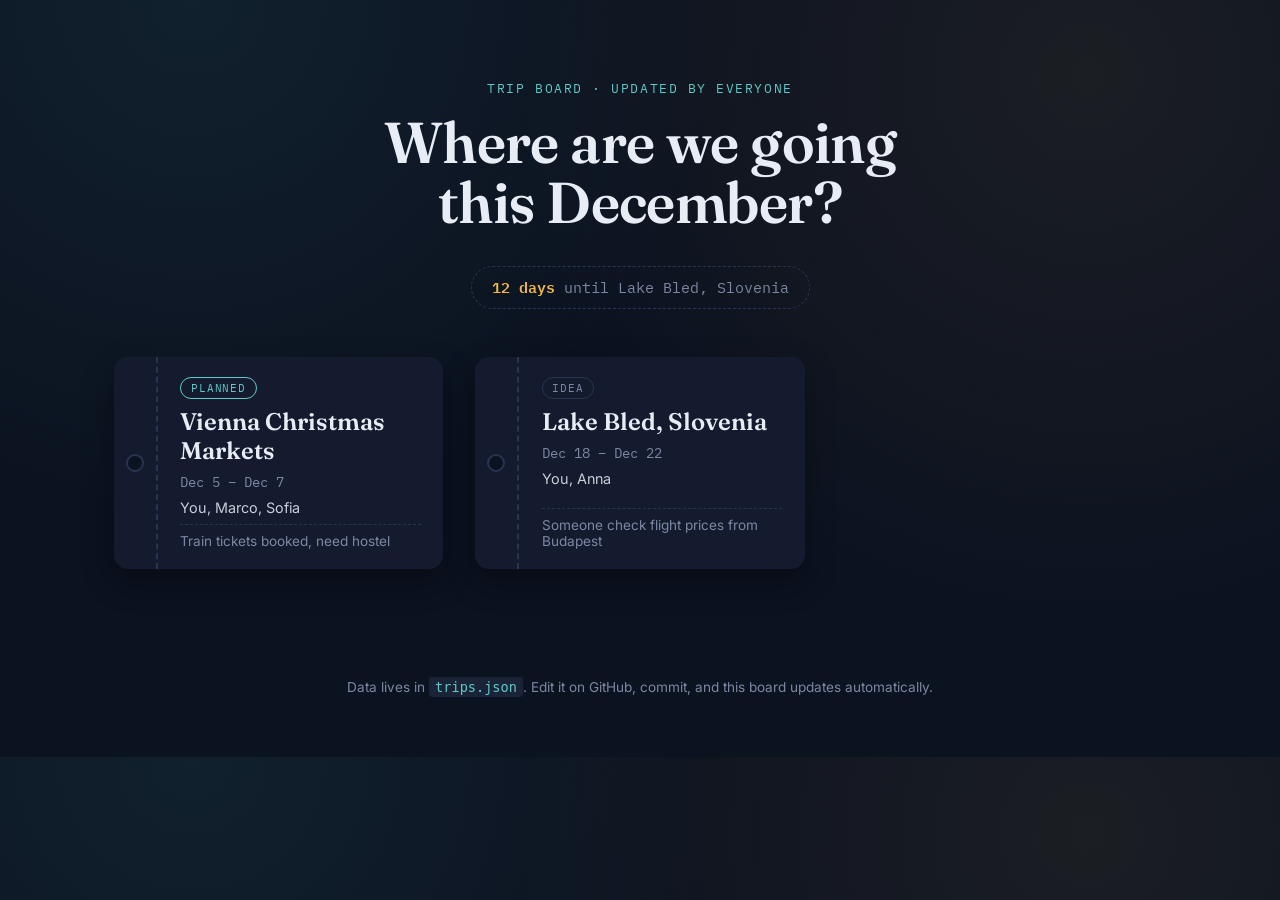
==== index.html @ 4b9a2c71 "Add files via upload" ====
<!DOCTYPE html>
<html lang="en">
<head>
<meta charset="UTF-8">
<meta name="viewport" content="width=device-width, initial-scale=1.0">
<title>December Trip Board</title>
<link rel="preconnect" href="https://fonts.googleapis.com">
<link href="https://fonts.googleapis.com/css2?family=Fraunces:opsz,wght@9..144,400;9..144,600;9..144,700&family=Inter:wght@400;500;600&family=IBM+Plex+Mono:wght@400;500&display=swap" rel="stylesheet">
<link rel="stylesheet" href="style.css">
</head>
<body>

  <header class="hero">
    <p class="eyebrow">Trip board · updated by everyone</p>
    <h1>Where are we going<br>this December?</h1>
    <div id="countdown" class="countdown">--</div>
  </header>

  <main>
    <section id="board" class="board" aria-live="polite">
      <!-- trip tags render here -->
    </section>

    <section id="empty" class="empty" hidden>
      <p>No trips on the board yet.</p>
      <p class="empty-sub">Add one by editing <code>trips.json</code> — see the README.</p>
    </section>
  </main>

  <footer class="footer">
    <p>Data lives in <code>trips.json</code>. Edit it on GitHub, commit, and this board updates automatically.</p>
  </footer>

<script src="script.js"></script>
</body>
</html>
---- style.css ----
:root{
  --bg: #0B1220;
  --surface: #141B2E;
  --surface-2: #1B2338;
  --text: #E8EDF5;
  --muted: #7C87A3;
  --gold: #F2B84B;
  --teal: #5EC9C9;
  --line: #2A3350;
}

*{box-sizing:border-box;}

body{
  margin:0;
  background:
    radial-gradient(circle at 15% 0%, rgba(94,201,201,0.08), transparent 40%),
    radial-gradient(circle at 85% 10%, rgba(242,184,75,0.07), transparent 45%),
    var(--bg);
  color:var(--text);
  font-family:'Inter', sans-serif;
  -webkit-font-smoothing:antialiased;
}

.hero{
  padding:5rem 1.5rem 3rem;
  text-align:center;
}

.eyebrow{
  font-family:'IBM Plex Mono', monospace;
  font-size:0.8rem;
  letter-spacing:0.12em;
  text-transform:uppercase;
  color:var(--teal);
  margin:0 0 1rem;
}

.hero h1{
  font-family:'Fraunces', serif;
  font-weight:600;
  font-size:clamp(2.2rem, 6vw, 3.6rem);
  line-height:1.05;
  margin:0 0 2rem;
  letter-spacing:-0.01em;
}

.countdown{
  display:inline-block;
  font-family:'IBM Plex Mono', monospace;
  font-size:0.95rem;
  color:var(--muted);
  border:1px dashed var(--line);
  border-radius:999px;
  padding:0.5rem 1.25rem;
}

.countdown strong{
  color:var(--gold);
  font-weight:600;
}

main{
  max-width:1100px;
  margin:0 auto;
  padding:0 1.5rem 4rem;
}

.board{
  display:grid;
  grid-template-columns:repeat(auto-fill, minmax(280px, 1fr));
  gap:2rem;
}

/* Luggage tag card */
.tag{
  position:relative;
  background:var(--surface);
  border-radius:14px;
  display:flex;
  min-height:150px;
  box-shadow:0 12px 30px rgba(0,0,0,0.35);
  transition:transform 0.2s ease;
}

.tag:hover{ transform:translateY(-4px); }

.tag-hole{
  flex:0 0 44px;
  position:relative;
  display:flex;
  align-items:center;
  justify-content:center;
  border-right:2px dashed var(--line);
}

.tag-hole::before{
  content:"";
  width:14px;
  height:14px;
  border-radius:50%;
  background:var(--bg);
  border:2px solid var(--line);
}

.tag-body{
  flex:1;
  padding:1.25rem 1.4rem;
  display:flex;
  flex-direction:column;
  gap:0.5rem;
}

.tag-status{
  align-self:flex-start;
  font-family:'IBM Plex Mono', monospace;
  font-size:0.68rem;
  letter-spacing:0.08em;
  text-transform:uppercase;
  padding:0.2rem 0.6rem;
  border-radius:999px;
  border:1px solid var(--line);
  color:var(--muted);
}

.tag[data-status="booked"] .tag-status{
  color:#0B1220;
  background:var(--gold);
  border-color:var(--gold);
}

.tag[data-status="planned"] .tag-status{
  color:var(--teal);
  border-color:var(--teal);
}

.tag-dest{
  font-family:'Fraunces', serif;
  font-size:1.5rem;
  font-weight:600;
  margin:0;
}

.tag-dates{
  font-family:'IBM Plex Mono', monospace;
  font-size:0.85rem;
  color:var(--muted);
}

.tag-people{
  font-size:0.9rem;
  color:var(--text);
  opacity:0.85;
}

.tag-note{
  font-size:0.85rem;
  color:var(--muted);
  margin-top:auto;
  padding-top:0.5rem;
  border-top:1px dashed var(--line);
}

.empty{
  text-align:center;
  padding:4rem 1rem;
  color:var(--muted);
}

.empty-sub code{
  color:var(--teal);
}

.footer{
  text-align:center;
  padding:2rem 1.5rem 3rem;
  color:var(--muted);
  font-size:0.85rem;
}

.footer code{
  background:var(--surface-2);
  padding:0.15rem 0.4rem;
  border-radius:4px;
  color:var(--teal);
}

@media (prefers-reduced-motion: reduce){
  .tag{ transition:none; }
}
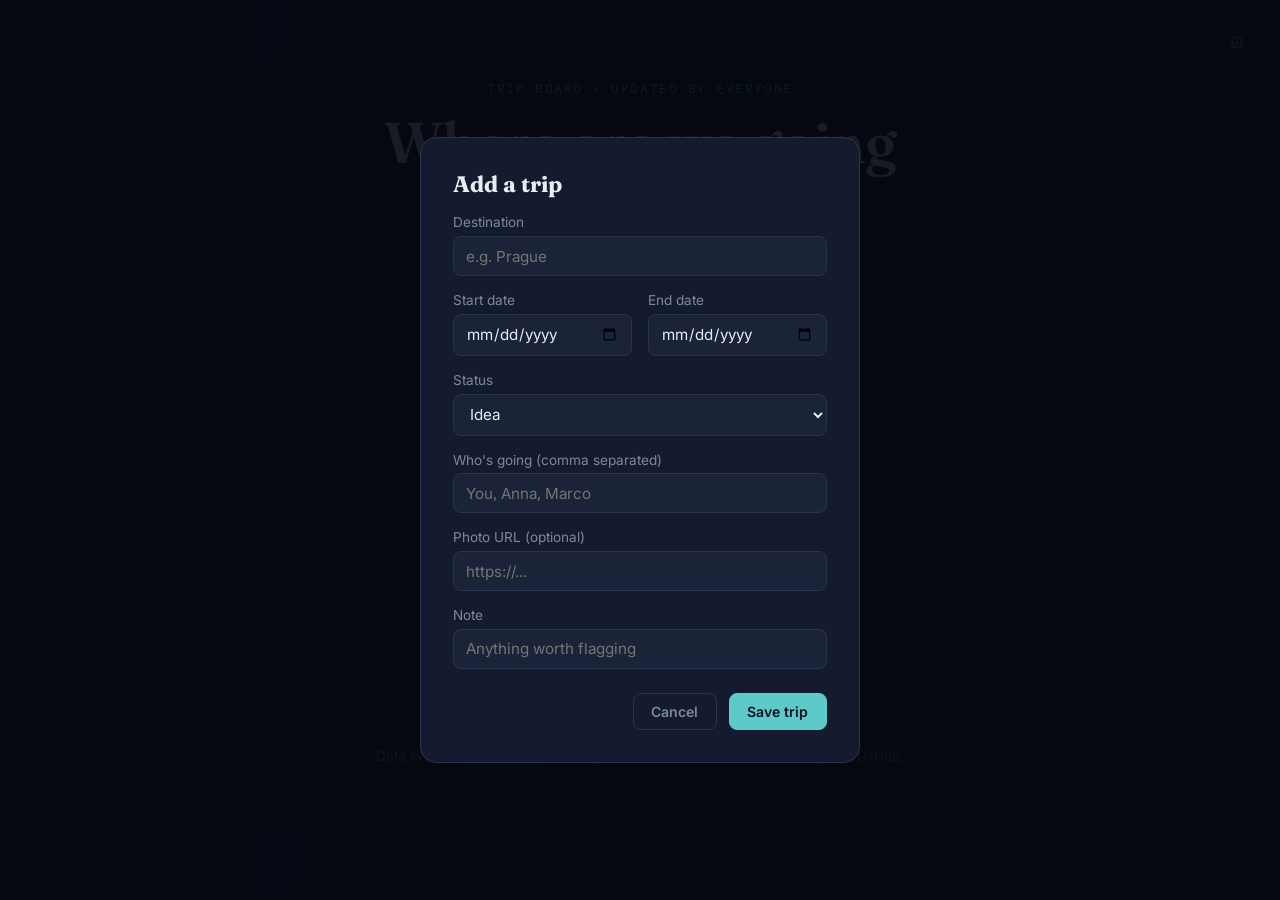
==== commit 5da1c6c3: "Add files via upload" ====
--- a/index.html
+++ b/index.html
@@ -11,9 +11,12 @@
 <body>
 
   <header class="hero">
+    <button id="settings-btn" class="icon-btn" title="Connect your GitHub token" aria-label="Settings">⚙</button>
     <p class="eyebrow">Trip board · updated by everyone</p>
     <h1>Where are we going<br>this December?</h1>
     <div id="countdown" class="countdown">--</div>
+    <button id="add-trip" class="add-trip">+ Add a trip</button>
+    <p id="status-line" class="status-line"></p>
   </header>
 
   <main>
@@ -23,13 +26,87 @@
 
     <section id="empty" class="empty" hidden>
       <p>No trips on the board yet.</p>
-      <p class="empty-sub">Add one by editing <code>trips.json</code> — see the README.</p>
+      <p class="empty-sub">Click "+ Add a trip" above to get started.</p>
     </section>
   </main>
 
   <footer class="footer">
-    <p>Data lives in <code>trips.json</code>. Edit it on GitHub, commit, and this board updates automatically.</p>
+    <p>Data lives in <code>trips.json</code>. Changes made here are committed straight to GitHub.</p>
   </footer>
+
+  <!-- Token setup modal -->
+  <div id="token-modal" class="modal-backdrop" hidden>
+    <div class="modal">
+      <h2>Connect your GitHub token</h2>
+      <p class="modal-hint">
+        This lets you save changes directly from this page. Your token is stored only in
+        <strong>your own browser</strong> — it's never sent anywhere except GitHub, and never shared with others.
+      </p>
+      <ol class="modal-steps">
+        <li>Go to GitHub → Settings → Developer settings → Personal access tokens → Fine-grained tokens</li>
+        <li>Create one scoped only to this repository, with "Contents: read and write" permission</li>
+        <li>Paste it below</li>
+      </ol>
+      <input id="token-input" class="text-input" type="password" placeholder="github_pat_...">
+      <div class="modal-actions">
+        <button id="token-clear" class="btn-ghost">Clear token</button>
+        <div class="modal-actions-right">
+          <button id="token-cancel" class="btn-ghost">Cancel</button>
+          <button id="token-save" class="btn-primary">Save token</button>
+        </div>
+      </div>
+    </div>
+  </div>
+
+  <!-- Add / edit trip modal -->
+  <div id="trip-modal" class="modal-backdrop" hidden>
+    <div class="modal">
+      <h2 id="trip-modal-title">Add a trip</h2>
+      <form id="trip-form">
+        <label class="field">
+          <span>Destination</span>
+          <input id="f-destination" class="text-input" type="text" required placeholder="e.g. Prague">
+        </label>
+        <div class="field-row">
+          <label class="field">
+            <span>Start date</span>
+            <input id="f-start" class="text-input" type="date" required>
+          </label>
+          <label class="field">
+            <span>End date</span>
+            <input id="f-end" class="text-input" type="date">
+          </label>
+        </div>
+        <label class="field">
+          <span>Status</span>
+          <select id="f-status" class="text-input">
+            <option value="idea">Idea</option>
+            <option value="planned">Planned</option>
+            <option value="booked">Booked</option>
+          </select>
+        </label>
+        <label class="field">
+          <span>Who's going (comma separated)</span>
+          <input id="f-people" class="text-input" type="text" placeholder="You, Anna, Marco">
+        </label>
+        <label class="field">
+          <span>Photo URL (optional)</span>
+          <input id="f-image" class="text-input" type="url" placeholder="https://...">
+        </label>
+        <label class="field">
+          <span>Note</span>
+          <input id="f-note" class="text-input" type="text" placeholder="Anything worth flagging">
+        </label>
+        <div class="modal-actions">
+          <button type="button" id="trip-delete" class="btn-ghost danger" hidden>Delete trip</button>
+          <div class="modal-actions-right">
+            <button type="button" id="trip-cancel" class="btn-ghost">Cancel</button>
+            <button type="submit" id="trip-save" class="btn-primary">Save trip</button>
+          </div>
+        </div>
+      </form>
+    </div>
+  </div>
 
 <script src="script.js"></script>
 </body>
--- a/style.css
+++ b/style.css
@@ -23,6 +23,7 @@
 }
 
 .hero{
+  position:relative;
   padding:5rem 1.5rem 3rem;
   text-align:center;
 }
@@ -58,6 +59,219 @@
 .countdown strong{
   color:var(--gold);
   font-weight:600;
+}
+
+.add-trip{
+  display:inline-block;
+  margin-top:1.5rem;
+  font-family:'IBM Plex Mono', monospace;
+  font-size:0.85rem;
+  color:var(--bg);
+  background:var(--teal);
+  text-decoration:none;
+  padding:0.6rem 1.4rem;
+  border-radius:999px;
+  font-weight:500;
+  transition:transform 0.15s ease, background 0.15s ease;
+}
+
+.add-trip:hover{
+  background:var(--gold);
+  transform:translateY(-2px);
+}
+
+.add-trip:focus-visible{
+  outline:2px solid var(--gold);
+  outline-offset:3px;
+}
+
+.icon-btn{
+  position:absolute;
+  top:1.5rem;
+  right:1.5rem;
+  background:var(--surface);
+  border:1px solid var(--line);
+  color:var(--muted);
+  width:38px;
+  height:38px;
+  border-radius:50%;
+  font-size:1.1rem;
+  cursor:pointer;
+}
+
+.icon-btn:hover{ color:var(--teal); border-color:var(--teal); }
+
+.status-line{
+  min-height:1.2rem;
+  margin-top:0.8rem;
+  font-family:'IBM Plex Mono', monospace;
+  font-size:0.8rem;
+  color:var(--teal);
+}
+
+.status-line.error{ color:#e07a7a; }
+
+/* Modals */
+.modal-backdrop{
+  position:fixed;
+  inset:0;
+  background:rgba(5,8,16,0.7);
+  display:flex;
+  align-items:center;
+  justify-content:center;
+  padding:1.5rem;
+  z-index:50;
+}
+
+.modal{
+  background:var(--surface);
+  border:1px solid var(--line);
+  border-radius:16px;
+  padding:2rem;
+  max-width:440px;
+  width:100%;
+  max-height:88vh;
+  overflow-y:auto;
+}
+
+.modal h2{
+  font-family:'Fraunces', serif;
+  margin:0 0 1rem;
+  font-size:1.4rem;
+}
+
+.modal-hint{
+  font-size:0.85rem;
+  color:var(--muted);
+  line-height:1.5;
+}
+
+.modal-steps{
+  font-size:0.82rem;
+  color:var(--muted);
+  padding-left:1.1rem;
+  line-height:1.6;
+}
+
+.field{
+  display:flex;
+  flex-direction:column;
+  gap:0.35rem;
+  margin-bottom:1rem;
+  font-size:0.85rem;
+  color:var(--muted);
+}
+
+.field-row{
+  display:flex;
+  gap:1rem;
+}
+.field-row .field{ flex:1; }
+
+.text-input{
+  font-family:'Inter', sans-serif;
+  font-size:0.95rem;
+  color:var(--text);
+  background:var(--surface-2);
+  border:1px solid var(--line);
+  border-radius:8px;
+  padding:0.6rem 0.75rem;
+}
+
+.text-input:focus{
+  outline:2px solid var(--teal);
+  outline-offset:1px;
+}
+
+.modal-actions{
+  display:flex;
+  justify-content:space-between;
+  align-items:center;
+  margin-top:1.5rem;
+  gap:0.75rem;
+}
+
+.modal-actions-right{
+  display:flex;
+  gap:0.75rem;
+  margin-left:auto;
+}
+
+.btn-primary, .btn-ghost{
+  font-family:'Inter', sans-serif;
+  font-size:0.88rem;
+  font-weight:600;
+  border-radius:8px;
+  padding:0.55rem 1.1rem;
+  cursor:pointer;
+  border:1px solid transparent;
+}
+
+.btn-primary{ background:var(--teal); color:var(--bg); border-color:var(--teal); }
+.btn-primary:hover{ background:var(--gold); border-color:var(--gold); }
+
+.btn-ghost{ background:transparent; color:var(--muted); border-color:var(--line); }
+.btn-ghost:hover{ color:var(--text); border-color:var(--muted); }
+.btn-ghost.danger:hover{ color:#e07a7a; border-color:#e07a7a; }
+
+/* Photo banner on tag */
+.tag{ flex-direction:column; overflow:hidden; }
+.tag-photo{
+  width:100%;
+  height:120px;
+  object-fit:cover;
+  display:block;
+}
+.tag-photo-placeholder{
+  width:100%;
+  height:120px;
+  display:flex;
+  align-items:center;
+  justify-content:center;
+  font-family:'Fraunces', serif;
+  font-size:2rem;
+  font-weight:600;
+  color:rgba(232,237,245,0.25);
+  background:linear-gradient(135deg, var(--surface-2), var(--surface));
+}
+
+.tag-edit{
+  position:absolute;
+  top:0.6rem;
+  right:0.6rem;
+  background:rgba(11,18,32,0.7);
+  border:1px solid var(--line);
+  color:var(--text);
+  width:30px;
+  height:30px;
+  border-radius:50%;
+  font-size:0.85rem;
+  cursor:pointer;
+}
+
+.tag{ position:relative; }
+
+.map-toggle{
+  background:none;
+  border:none;
+  color:var(--teal);
+  font-family:'IBM Plex Mono', monospace;
+  font-size:0.75rem;
+  text-align:left;
+  padding:0;
+  margin-top:0.4rem;
+  cursor:pointer;
+  align-self:flex-start;
+}
+
+.map-toggle:hover{ color:var(--gold); }
+
+.tag-map{
+  width:100%;
+  height:160px;
+  border:0;
+  border-top:1px dashed var(--line);
+  margin-top:0.6rem;
 }
 
 main{
@@ -85,30 +299,13 @@
 
 .tag:hover{ transform:translateY(-4px); }
 
-.tag-hole{
-  flex:0 0 44px;
-  position:relative;
-  display:flex;
-  align-items:center;
-  justify-content:center;
-  border-right:2px dashed var(--line);
-}
-
-.tag-hole::before{
-  content:"";
-  width:14px;
-  height:14px;
-  border-radius:50%;
-  background:var(--bg);
-  border:2px solid var(--line);
-}
-
 .tag-body{
   flex:1;
-  padding:1.25rem 1.4rem;
+  padding:1.1rem 1.4rem 1.3rem;
   display:flex;
   flex-direction:column;
   gap:0.5rem;
+  border-top:2px dashed var(--line);
 }
 
 .tag-status{
